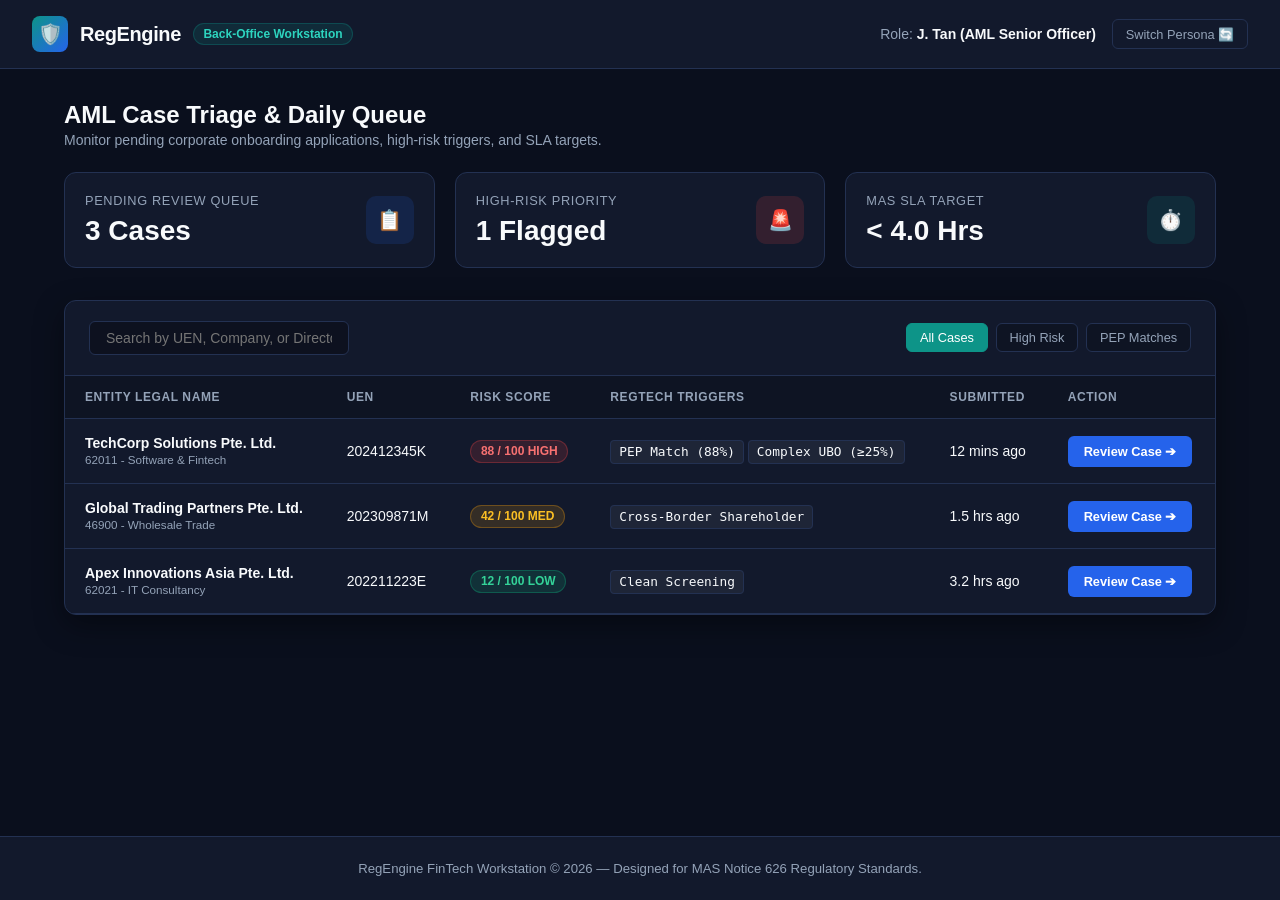
==== analyst-queue.html @ cc6bbd09 "Initial commit" ====
<!DOCTYPE html>
<html lang="en">
<head>
  <meta charset="UTF-8">
  <meta name="viewport" content="width=device-width, initial-scale=1.0">
  <title>RegEngine — Compliance Case Queue & Triage Dashboard</title>
  <style>
    /* ==========================================================================
       1. CORE SYSTEM STYLES & THEME VARIABLES
       ========================================================================== */
    :root {
      --bg-main: #0a0f1d;
      --bg-card: #12192c;
      --bg-card-hover: #1a243f;
      --border-color: #233152;
      --border-focus: #3b82f6;
      --text-main: #f8fafc;
      --text-muted: #94a3b8;
      --accent-blue: #2563eb;
      --accent-teal: #0d9488;
      --status-success: #10b981;
      --status-warning: #f59e0b;
      --status-danger: #ef4444;
      --font-family: -apple-system, BlinkMacSystemFont, "Segoe UI", Roboto, Helvetica, Arial, sans-serif;
    }

    * {
      box-sizing: border-box;
      margin: 0;
      padding: 0;
    }

    body {
      background-color: var(--bg-main);
      color: var(--text-main);
      font-family: var(--font-family);
      min-height: 100vh;
      display: flex;
      flex-direction: column;
    }

    /* ==========================================================================
       2. TOP WORKSTATION HEADER
       ========================================================================== */
    .app-header {
      background-color: var(--bg-card);
      border-bottom: 1px solid var(--border-color);
      padding: 1rem 2rem;
      display: flex;
      justify-content: space-between;
      align-items: center;
    }

    .brand-group {
      display: flex;
      align-items: center;
      gap: 0.75rem;
    }

    .shield-icon {
      width: 36px;
      height: 36px;
      background: linear-gradient(135deg, #0d9488, #2563eb);
      border-radius: 8px;
      display: flex;
      align-items: center;
      justify-content: center;
      font-size: 1.25rem;
    }

    .brand-title {
      font-size: 1.25rem;
      font-weight: 700;
      letter-spacing: -0.02em;
    }

    .badge-portal {
      font-size: 0.75rem;
      padding: 0.2rem 0.6rem;
      background-color: rgba(13, 148, 136, 0.15);
      border: 1px solid rgba(13, 148, 136, 0.3);
      color: #2dd4bf;
      border-radius: 9999px;
      font-weight: 600;
    }

    .user-profile-bar {
      display: flex;
      align-items: center;
      gap: 1rem;
      font-size: 0.875rem;
    }

    .user-name {
      color: var(--text-muted);
    }

    .user-name strong {
      color: var(--text-main);
    }

    .btn-switch {
      background: transparent;
      border: 1px solid var(--border-color);
      color: var(--text-muted);
      padding: 0.4rem 0.8rem;
      border-radius: 6px;
      font-size: 0.8rem;
      cursor: pointer;
      transition: all 0.2s ease;
    }

    .btn-switch:hover {
      background-color: var(--bg-card-hover);
      color: var(--text-main);
      border-color: var(--border-focus);
    }

    /* ==========================================================================
       3. MAIN CONTAINER & METRICS
       ========================================================================== */
    .main-container {
      max-width: 1200px;
      margin: 2rem auto;
      padding: 0 1.5rem;
      width: 100%;
      flex-grow: 1;
    }

    .dashboard-title-bar {
      display: flex;
      justify-content: space-between;
      align-items: flex-end;
      margin-bottom: 1.5rem;
    }

    .dashboard-title-bar h2 {
      font-size: 1.5rem;
      font-weight: 700;
    }

    .dashboard-title-bar p {
      font-size: 0.875rem;
      color: var(--text-muted);
      margin-top: 0.2rem;
    }

    /* METRICS GRID */
    .metrics-grid {
      display: grid;
      grid-template-columns: repeat(3, 1fr);
      gap: 1.25rem;
      margin-bottom: 2rem;
    }

    @media (max-width: 768px) {
      .metrics-grid {
        grid-template-columns: 1fr;
      }
    }

    .metric-card {
      background-color: var(--bg-card);
      border: 1px solid var(--border-color);
      border-radius: 12px;
      padding: 1.25rem;
      display: flex;
      justify-content: space-between;
      align-items: center;
    }

    .metric-info label {
      font-size: 0.8rem;
      text-transform: uppercase;
      letter-spacing: 0.05em;
      color: var(--text-muted);
      display: block;
      margin-bottom: 0.4rem;
    }

    .metric-info .value {
      font-size: 1.75rem;
      font-weight: 800;
      color: var(--text-main);
    }

    .metric-badge {
      width: 48px;
      height: 48px;
      border-radius: 10px;
      display: flex;
      align-items: center;
      justify-content: center;
      font-size: 1.25rem;
    }

    .metric-badge.blue {
      background-color: rgba(37, 99, 235, 0.15);
      color: #60a5fa;
    }

    .metric-badge.red {
      background-color: rgba(239, 68, 68, 0.15);
      color: #f87171;
    }

    .metric-badge.teal {
      background-color: rgba(13, 148, 136, 0.15);
      color: #2dd4bf;
    }

    /* ==========================================================================
       4. TRIAGE DATA TABLE
       ========================================================================== */
    .table-card {
      background-color: var(--bg-card);
      border: 1px solid var(--border-color);
      border-radius: 12px;
      overflow: hidden;
      box-shadow: 0 10px 30px rgba(0, 0, 0, 0.4);
    }

    .table-toolbar {
      padding: 1.25rem 1.5rem;
      border-bottom: 1px solid var(--border-color);
      display: flex;
      justify-content: space-between;
      align-items: center;
      gap: 1rem;
      flex-wrap: wrap;
    }

    .search-box input {
      background-color: rgba(0, 0, 0, 0.3);
      border: 1px solid var(--border-color);
      border-radius: 6px;
      padding: 0.5rem 1rem;
      color: var(--text-main);
      font-size: 0.875rem;
      outline: none;
      width: 260px;
    }

    .filter-group {
      display: flex;
      gap: 0.5rem;
    }

    .filter-btn {
      background-color: rgba(0, 0, 0, 0.2);
      border: 1px solid var(--border-color);
      color: var(--text-muted);
      padding: 0.4rem 0.8rem;
      border-radius: 6px;
      font-size: 0.8rem;
      cursor: pointer;
    }

    .filter-btn.active {
      background-color: var(--accent-teal);
      color: white;
      border-color: var(--accent-teal);
    }

    /* TABLE LAYOUT */
    .table-container {
      width: 100%;
      overflow-x: auto;
    }

    table {
      width: 100%;
      border-collapse: collapse;
      text-align: left;
      font-size: 0.875rem;
    }

    th {
      background-color: rgba(0, 0, 0, 0.2);
      color: var(--text-muted);
      font-weight: 600;
      padding: 0.9rem 1.25rem;
      border-bottom: 1px solid var(--border-color);
      text-transform: uppercase;
      font-size: 0.75rem;
      letter-spacing: 0.05em;
    }

    td {
      padding: 1rem 1.25rem;
      border-bottom: 1px solid var(--border-color);
      color: var(--text-main);
      vertical-align: middle;
    }

    tr:hover {
      background-color: var(--bg-card-hover);
    }

    /* BADGES */
    .risk-badge {
      display: inline-block;
      padding: 0.2rem 0.6rem;
      border-radius: 9999px;
      font-size: 0.75rem;
      font-weight: 700;
    }

    .risk-badge.high {
      background-color: rgba(239, 68, 68, 0.15);
      border: 1px solid rgba(239, 68, 68, 0.3);
      color: #f87171;
    }

    .risk-badge.medium {
      background-color: rgba(245, 158, 11, 0.15);
      border: 1px solid rgba(245, 158, 11, 0.3);
      color: #fbbf24;
    }

    .risk-badge.low {
      background-color: rgba(16, 185, 129, 0.15);
      border: 1px solid rgba(16, 185, 129, 0.3);
      color: #34d399;
    }

    .trigger-tag {
      font-family: monospace;
      font-size: 0.8rem;
      background-color: rgba(255, 255, 255, 0.05);
      padding: 0.2rem 0.5rem;
      border-radius: 4px;
      border: 1px solid var(--border-color);
    }

    .btn-review {
      background-color: var(--accent-blue);
      color: white;
      border: none;
      padding: 0.5rem 1rem;
      border-radius: 6px;
      font-weight: 600;
      font-size: 0.8rem;
      cursor: pointer;
      transition: background 0.2s ease;
      display: inline-flex;
      align-items: center;
      gap: 0.4rem;
    }

    .btn-review:hover {
      background-color: #1d4ed8;
    }

    footer {
      text-align: center;
      padding: 1.5rem;
      font-size: 0.825rem;
      color: var(--text-muted);
      border-top: 1px solid var(--border-color);
      background-color: var(--bg-card);
      margin-top: 3rem;
    }
  </style>
</head>
<body>

  <!-- TOP HEADER -->
  <header class="app-header">
    <div class="brand-group">
      <div class="shield-icon">🛡️</div>
      <span class="brand-title">RegEngine</span>
      <span class="badge-portal">Back-Office Workstation</span>
    </div>

    <div class="user-profile-bar">
      <span class="user-name">Role: <strong>J. Tan (AML Senior Officer)</strong></span>
      <button class="btn-switch" onclick="window.location.href='index.html'">Switch Persona 🔄</button>
    </div>
  </header>

  <!-- MAIN CONTAINER -->
  <main class="main-container">
    
    <div class="dashboard-title-bar">
      <div>
        <h2>AML Case Triage & Daily Queue</h2>
        <p>Monitor pending corporate onboarding applications, high-risk triggers, and SLA targets.</p>
      </div>
    </div>

    <!-- METRICS OVERVIEW -->
    <div class="metrics-grid">
      <div class="metric-card">
        <div class="metric-info">
          <label>Pending Review Queue</label>
          <div class="value" id="metric-pending">3 Cases</div>
        </div>
        <div class="metric-badge blue">📋</div>
      </div>

      <div class="metric-card">
        <div class="metric-info">
          <label>High-Risk Priority</label>
          <div class="value">1 Flagged</div>
        </div>
        <div class="metric-badge red">🚨</div>
      </div>

      <div class="metric-card">
        <div class="metric-info">
          <label>MAS SLA Target</label>
          <div class="value">&lt; 4.0 Hrs</div>
        </div>
        <div class="metric-badge teal">⏱️</div>
      </div>
    </div>

    <!-- QUEUE TABLE CARD -->
    <div class="table-card">
      <div class="table-toolbar">
        <div class="search-box">
          <input type="text" placeholder="Search by UEN, Company, or Director...">
        </div>
        <div class="filter-group">
          <button class="filter-btn active">All Cases</button>
          <button class="filter-btn">High Risk</button>
          <button class="filter-btn">PEP Matches</button>
        </div>
      </div>

      <div class="table-container">
        <table>
          <thead>
            <tr>
              <th>Entity Legal Name</th>
              <th>UEN</th>
              <th>Risk Score</th>
              <th>RegTech Triggers</th>
              <th>Submitted</th>
              <th>Action</th>
            </tr>
          </thead>
          <tbody id="queue-tbody">
            <!-- Row 1: Active Form Submission (Populated dynamically via JS or Fallback) -->
            <tr id="row-latest">
              <td>
                <strong id="tb-company">TechCorp Solutions Pte. Ltd.</strong><br>
                <small style="color: var(--text-muted);" id="tb-ssic">62011 - Software & Fintech</small>
              </td>
              <td id="tb-uen">202412345K</td>
              <td>
                <span class="risk-badge high">88 / 100 HIGH</span>
              </td>
              <td>
                <span class="trigger-tag">PEP Match (88%)</span>
                <span class="trigger-tag">Complex UBO (≥25%)</span>
              </td>
              <td>12 mins ago</td>
              <td>
                <button class="btn-review" onclick="openCase('202412345K')">
                  Review Case ➔
                </button>
              </td>
            </tr>

            <!-- Row 2: Mock Case B -->
            <tr>
              <td>
                <strong>Global Trading Partners Pte. Ltd.</strong><br>
                <small style="color: var(--text-muted);">46900 - Wholesale Trade</small>
              </td>
              <td>202309871M</td>
              <td>
                <span class="risk-badge medium">42 / 100 MED</span>
              </td>
              <td>
                <span class="trigger-tag">Cross-Border Shareholder</span>
              </td>
              <td>1.5 hrs ago</td>
              <td>
                <button class="btn-review" onclick="openCase('202309871M')">
                  Review Case ➔
                </button>
              </td>
            </tr>

            <!-- Row 3: Mock Case C -->
            <tr>
              <td>
                <strong>Apex Innovations Asia Pte. Ltd.</strong><br>
                <small style="color: var(--text-muted);">62021 - IT Consultancy</small>
              </td>
              <td>202211223E</td>
              <td>
                <span class="risk-badge low">12 / 100 LOW</span>
              </td>
              <td>
                <span class="trigger-tag">Clean Screening</span>
              </td>
              <td>3.2 hrs ago</td>
              <td>
                <button class="btn-review" onclick="openCase('202211223E')">
                  Review Case ➔
                </button>
              </td>
            </tr>

          </tbody>
        </table>
      </div>
    </div>

  </main>

  <footer>
    RegEngine FinTech Workstation &copy; 2026 — Designed for MAS Notice 626 Regulatory Standards.
  </footer>

  <script>
    // Load submitted data from SessionStorage if present
    window.addEventListener('DOMContentLoaded', () => {
      const rawData = sessionStorage.getItem('regengine_latest_app');
      if (rawData) {
        const app = JSON.parse(rawData);
        document.getElementById('tb-company').textContent = app.companyName || 'TechCorp Solutions Pte. Ltd.';
        document.getElementById('tb-ssic').textContent = app.ssic || '62011 - Software & Fintech';
        document.getElementById('tb-uen').textContent = app.uen || '202412345K';
      }
    });

    function openCase(uen) {
      // Store selected case UEN for investigation views
      sessionStorage.setItem('regengine_active_case_uen', uen);
      // Navigate to Page 4: ACRA & UBO Visualizer
      window.location.href = 'analyst-ubo.html';
    }
  </script>
</body>
</html>
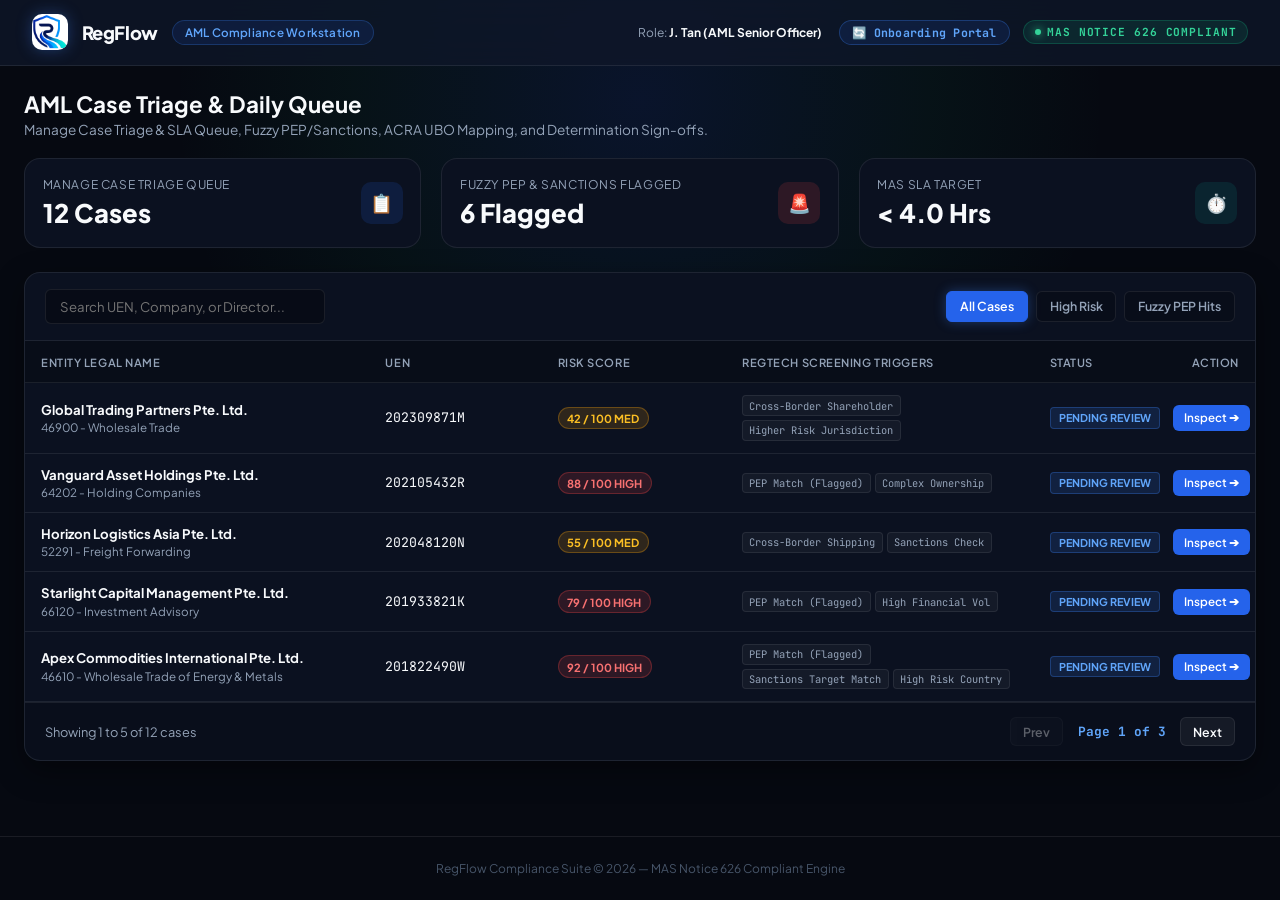
==== commit fff36cd0: "Update RegFlow onboarding workflow" ====
--- a/analyst-queue.html
+++ b/analyst-queue.html
@@ -3,154 +3,256 @@
 <head>
   <meta charset="UTF-8">
   <meta name="viewport" content="width=device-width, initial-scale=1.0">
-  <title>RegEngine — Compliance Case Queue & Triage Dashboard</title>
+  <title>RegFlow — AML Compliance Workstation</title>
+  
+  <link rel="icon" type="image/png" href="logo-only.png">
+  <link rel="preconnect" href="https://fonts.googleapis.com">
+  <link rel="preconnect" href="https://fonts.gstatic.com" crossorigin>
+  <link href="https://fonts.googleapis.com/css2?family=Plus+Jakarta+Sans:wght@300;400;500;600;700;800&family=JetBrains+Mono:ital,wght@0,400;0,500;0,700;1,400&display=swap" rel="stylesheet">
+
   <style>
-    /* ==========================================================================
-       1. CORE SYSTEM STYLES & THEME VARIABLES
-       ========================================================================== */
     :root {
-      --bg-main: #0a0f1d;
-      --bg-card: #12192c;
-      --bg-card-hover: #1a243f;
-      --border-color: #233152;
-      --border-focus: #3b82f6;
+      --bg-slate-950: #060911;
+      --bg-slate-900: #0b1120;
+      --bg-slate-850: #111827;
+      --bg-card-glass: rgba(15, 23, 42, 0.75);
+
+      --bg-main: #060911;
+      --bg-card: #0b1120;
+      --bg-card-hover: #111827;
+      --border-color: rgba(255, 255, 255, 0.08);
+      --border-focus: rgba(59, 130, 246, 0.5);
+      
       --text-main: #f8fafc;
       --text-muted: #94a3b8;
+      --text-subtle: #475569;
+
       --accent-blue: #2563eb;
+      --blue-light: #60a5fa;
+      --blue-glow: rgba(59, 130, 246, 0.35);
+      --blue-alpha: rgba(37, 99, 235, 0.12);
+
       --accent-teal: #0d9488;
+      --emerald-light: #34d399;
+      --emerald-alpha: rgba(16, 185, 129, 0.12);
+
       --status-success: #10b981;
       --status-warning: #f59e0b;
       --status-danger: #ef4444;
-      --font-family: -apple-system, BlinkMacSystemFont, "Segoe UI", Roboto, Helvetica, Arial, sans-serif;
+
+      --radius-lg: 16px;
+      --radius-md: 10px;
+      --radius-sm: 6px;
+
+      --font-family: 'Plus Jakarta Sans', -apple-system, BlinkMacSystemFont, sans-serif;
+      --transition-base: all 0.3s cubic-bezier(0.16, 1, 0.3, 1);
     }
 
     * {
       box-sizing: border-box;
       margin: 0;
       padding: 0;
-    }
+      font-family: var(--font-family);
+      -webkit-font-smoothing: antialiased;
+    }
+
+    /* SLEEK SCROLLBARS */
+    ::-webkit-scrollbar {
+      width: 6px;
+      height: 6px;
+    }
+
+    ::-webkit-scrollbar-track {
+      background: rgba(6, 9, 17, 0.6);
+    }
+
+    ::-webkit-scrollbar-thumb {
+      background: rgba(255, 255, 255, 0.15);
+      border-radius: 10px;
+      transition: background 0.2s ease;
+    }
+
+    ::-webkit-scrollbar-thumb:hover {
+      background: rgba(59, 130, 246, 0.5);
+    }
+
+    .mono { font-family: 'JetBrains Mono', monospace; }
 
     body {
-      background-color: var(--bg-main);
+      background-color: var(--bg-slate-950);
       color: var(--text-main);
-      font-family: var(--font-family);
       min-height: 100vh;
       display: flex;
       flex-direction: column;
-    }
-
-    /* ==========================================================================
-       2. TOP WORKSTATION HEADER
-       ========================================================================== */
-    .app-header {
-      background-color: var(--bg-card);
+      position: relative;
+    }
+
+    body::before {
+      content: "";
+      position: absolute;
+      top: -200px;
+      left: 50%;
+      transform: translateX(-50%);
+      width: 1000px;
+      height: 600px;
+      background: radial-gradient(circle, rgba(37, 99, 235, 0.12) 0%, rgba(16, 185, 129, 0.05) 50%, transparent 80%);
+      pointer-events: none;
+      z-index: 0;
+    }
+
+    header {
+      background: var(--bg-card-glass);
+      backdrop-filter: blur(20px);
+      -webkit-backdrop-filter: blur(20px);
       border-bottom: 1px solid var(--border-color);
-      padding: 1rem 2rem;
+      padding: 0.9rem 2rem;
       display: flex;
       justify-content: space-between;
       align-items: center;
-    }
-
-    .brand-group {
-      display: flex;
-      align-items: center;
-      gap: 0.75rem;
-    }
-
-    .shield-icon {
+      position: sticky;
+      top: 0;
+      z-index: 100;
+    }
+
+    .brand-container {
+      display: flex;
+      align-items: center;
+      gap: 0.85rem;
+      cursor: pointer;
+    }
+
+    .brand-logo {
       width: 36px;
       height: 36px;
-      background: linear-gradient(135deg, #0d9488, #2563eb);
-      border-radius: 8px;
+      background: #fff;
+      border-radius: var(--radius-md);
       display: flex;
       align-items: center;
       justify-content: center;
-      font-size: 1.25rem;
-    }
-
-    .brand-title {
-      font-size: 1.25rem;
+      font-weight: 800;
+      font-size: 1.15rem;
+      color: #fff;
+      box-shadow: 0 0 15px var(--blue-glow);
+      overflow: hidden;
+    }
+
+    .brand-logo img {
+      width: 100%;
+      height: 100%;
+      object-fit: cover;
+    }
+
+    .brand-name { 
+      font-size: 1.15rem; 
+      font-weight: 800; 
+      letter-spacing: -0.02em; 
+      color: var(--text-main); 
+    }
+
+    .brand-tag {
+      background: var(--blue-alpha);
+      color: var(--blue-light);
+      border: 1px solid rgba(59, 130, 246, 0.25);
+      padding: 0.25rem 0.75rem;
+      border-radius: 20px;
+      font-size: 0.725rem;
+      font-weight: 600;
+      letter-spacing: 0.02em;
+    }
+
+    .header-actions {
+      display: flex;
+      align-items: center;
+      gap: 0.85rem;
+    }
+
+    .user-persona-tag {
+      font-size: 0.75rem;
+      color: var(--text-muted);
+      margin-right: 0.25rem;
+    }
+
+    .user-persona-tag strong {
+      color: var(--text-main);
+    }
+
+    .btn-switch-header {
+      background: var(--blue-alpha);
+      color: var(--blue-light);
+      border: 1px solid rgba(59, 130, 246, 0.3);
+      padding: 0.25rem 0.75rem;
+      border-radius: 20px;
+      font-size: 0.725rem;
       font-weight: 700;
-      letter-spacing: -0.02em;
-    }
-
-    .badge-portal {
-      font-size: 0.75rem;
-      padding: 0.2rem 0.6rem;
-      background-color: rgba(13, 148, 136, 0.15);
-      border: 1px solid rgba(13, 148, 136, 0.3);
-      color: #2dd4bf;
-      border-radius: 9999px;
-      font-weight: 600;
-    }
-
-    .user-profile-bar {
-      display: flex;
-      align-items: center;
-      gap: 1rem;
-      font-size: 0.875rem;
-    }
-
-    .user-name {
-      color: var(--text-muted);
-    }
-
-    .user-name strong {
-      color: var(--text-main);
-    }
-
-    .btn-switch {
-      background: transparent;
-      border: 1px solid var(--border-color);
-      color: var(--text-muted);
-      padding: 0.4rem 0.8rem;
-      border-radius: 6px;
-      font-size: 0.8rem;
+      letter-spacing: 0.02em;
       cursor: pointer;
-      transition: all 0.2s ease;
-    }
-
-    .btn-switch:hover {
-      background-color: var(--bg-card-hover);
-      color: var(--text-main);
-      border-color: var(--border-focus);
-    }
-
-    /* ==========================================================================
-       3. MAIN CONTAINER & METRICS
-       ========================================================================== */
+      transition: var(--transition-base);
+      display: flex;
+      align-items: center;
+      gap: 0.35rem;
+    }
+
+    .btn-switch-header:hover {
+      background: rgba(37, 99, 235, 0.25);
+      border-color: var(--blue-light);
+      color: #fff;
+      transform: translateY(-1px);
+    }
+
+    .env-tag {
+      font-size: 0.7rem;
+      font-weight: 700;
+      letter-spacing: 0.08em;
+      color: var(--emerald-light);
+      background: var(--emerald-alpha);
+      border: 1px solid rgba(16, 185, 129, 0.25);
+      padding: 0.25rem 0.65rem;
+      border-radius: 20px;
+      display: flex;
+      align-items: center;
+      gap: 0.4rem;
+    }
+
+    .env-dot {
+      width: 6px;
+      height: 6px;
+      background: var(--emerald-light);
+      border-radius: 50%;
+      box-shadow: 0 0 8px var(--emerald-light);
+    }
+
     .main-container {
-      max-width: 1200px;
-      margin: 2rem auto;
+      max-width: 1600px;
+      margin: 1.5rem auto;
       padding: 0 1.5rem;
       width: 100%;
       flex-grow: 1;
+      z-index: 1;
     }
 
     .dashboard-title-bar {
       display: flex;
       justify-content: space-between;
       align-items: flex-end;
-      margin-bottom: 1.5rem;
+      margin-bottom: 1.25rem;
     }
 
     .dashboard-title-bar h2 {
-      font-size: 1.5rem;
+      font-size: 1.4rem;
       font-weight: 700;
     }
 
     .dashboard-title-bar p {
-      font-size: 0.875rem;
+      font-size: 0.85rem;
       color: var(--text-muted);
       margin-top: 0.2rem;
     }
 
-    /* METRICS GRID */
     .metrics-grid {
       display: grid;
       grid-template-columns: repeat(3, 1fr);
       gap: 1.25rem;
-      margin-bottom: 2rem;
+      margin-bottom: 1.5rem;
     }
 
     @media (max-width: 768px) {
@@ -162,66 +264,52 @@
     .metric-card {
       background-color: var(--bg-card);
       border: 1px solid var(--border-color);
-      border-radius: 12px;
-      padding: 1.25rem;
+      border-radius: var(--radius-lg);
+      padding: 1.1rem;
       display: flex;
       justify-content: space-between;
       align-items: center;
     }
 
     .metric-info label {
-      font-size: 0.8rem;
+      font-size: 0.75rem;
       text-transform: uppercase;
       letter-spacing: 0.05em;
       color: var(--text-muted);
       display: block;
-      margin-bottom: 0.4rem;
+      margin-bottom: 0.3rem;
     }
 
     .metric-info .value {
-      font-size: 1.75rem;
+      font-size: 1.6rem;
       font-weight: 800;
       color: var(--text-main);
     }
 
     .metric-badge {
-      width: 48px;
-      height: 48px;
+      width: 42px;
+      height: 42px;
       border-radius: 10px;
       display: flex;
       align-items: center;
       justify-content: center;
-      font-size: 1.25rem;
-    }
-
-    .metric-badge.blue {
-      background-color: rgba(37, 99, 235, 0.15);
-      color: #60a5fa;
-    }
-
-    .metric-badge.red {
-      background-color: rgba(239, 68, 68, 0.15);
-      color: #f87171;
-    }
-
-    .metric-badge.teal {
-      background-color: rgba(13, 148, 136, 0.15);
-      color: #2dd4bf;
-    }
-
-    /* ==========================================================================
-       4. TRIAGE DATA TABLE
-       ========================================================================== */
+      font-size: 1.15rem;
+    }
+
+    .metric-badge.blue { background-color: rgba(37, 99, 235, 0.15); color: #60a5fa; }
+    .metric-badge.red { background-color: rgba(239, 68, 68, 0.15); color: #f87171; }
+    .metric-badge.teal { background-color: rgba(13, 148, 136, 0.15); color: #2dd4bf; }
+
     .table-card {
       background-color: var(--bg-card);
       border: 1px solid var(--border-color);
-      border-radius: 12px;
+      border-radius: var(--radius-lg);
       overflow: hidden;
       box-shadow: 0 10px 30px rgba(0, 0, 0, 0.4);
     }
 
     .table-toolbar {
-      padding: 1.25rem 1.5rem;
+      padding: 1rem 1.25rem;
       border-bottom: 1px solid var(--border-color);
       display: flex;
       justify-content: space-between;
@@ -233,12 +321,18 @@
     .search-box input {
       background-color: rgba(0, 0, 0, 0.3);
       border: 1px solid var(--border-color);
-      border-radius: 6px;
-      padding: 0.5rem 1rem;
+      border-radius: var(--radius-sm);
+      padding: 0.5rem 0.85rem;
       color: var(--text-main);
-      font-size: 0.875rem;
+      font-size: 0.825rem;
       outline: none;
-      width: 260px;
+      width: 280px;
+      transition: var(--transition-base);
+    }
+
+    .search-box input:focus {
+      border-color: var(--border-focus);
+      box-shadow: 0 0 12px rgba(59, 130, 246, 0.2);
     }
 
     .filter-group {
@@ -251,158 +345,516 @@
       border: 1px solid var(--border-color);
       color: var(--text-muted);
       padding: 0.4rem 0.8rem;
-      border-radius: 6px;
-      font-size: 0.8rem;
+      border-radius: var(--radius-sm);
+      font-size: 0.775rem;
+      font-weight: 600;
       cursor: pointer;
+      transition: var(--transition-base);
+    }
+
+    .filter-btn:hover {
+      border-color: rgba(255, 255, 255, 0.2);
+      color: var(--text-main);
     }
 
     .filter-btn.active {
-      background-color: var(--accent-teal);
+      background-color: var(--accent-blue);
       color: white;
-      border-color: var(--accent-teal);
-    }
-
-    /* TABLE LAYOUT */
+      border-color: var(--accent-blue);
+      box-shadow: 0 0 12px var(--blue-glow);
+    }
+
     .table-container {
       width: 100%;
-      overflow-x: auto;
+      overflow-x: hidden;
     }
 
     table {
       width: 100%;
       border-collapse: collapse;
       text-align: left;
-      font-size: 0.875rem;
+      font-size: 0.825rem;
+      table-layout: fixed;
     }
 
     th {
-      background-color: rgba(0, 0, 0, 0.2);
+      background-color: rgba(0, 0, 0, 0.25);
       color: var(--text-muted);
       font-weight: 600;
-      padding: 0.9rem 1.25rem;
+      padding: 0.85rem 1rem;
       border-bottom: 1px solid var(--border-color);
       text-transform: uppercase;
-      font-size: 0.75rem;
+      font-size: 0.7rem;
       letter-spacing: 0.05em;
     }
 
+    th:nth-child(1) { width: 28%; }
+    th:nth-child(2) { width: 14%; }
+    th:nth-child(3) { width: 15%; }
+    th:nth-child(4) { width: 25%; }
+    th:nth-child(5) { width: 10%; }
+    th:nth-child(6) { width: 8%; text-align: right; }
+
     td {
-      padding: 1rem 1.25rem;
+      padding: 0.75rem 1rem;
       border-bottom: 1px solid var(--border-color);
       color: var(--text-main);
       vertical-align: middle;
     }
 
+    tr {
+      transition: background-color 0.2s ease, opacity 0.3s ease, transform 0.3s ease;
+    }
+
     tr:hover {
       background-color: var(--bg-card-hover);
     }
 
-    /* BADGES */
+    .entity-cell {
+      display: flex;
+      flex-direction: column;
+      gap: 0.15rem;
+      overflow: hidden;
+    }
+
+    .entity-title-row {
+      display: flex;
+      align-items: center;
+      gap: 0.35rem;
+      white-space: nowrap;
+      overflow: hidden;
+      text-overflow: ellipsis;
+    }
+
+    .entity-name {
+      font-weight: 700;
+      color: var(--text-main);
+      overflow: hidden;
+      text-overflow: ellipsis;
+      white-space: nowrap;
+    }
+
+    .ssic-subtitle {
+      color: var(--text-muted);
+      font-size: 0.725rem;
+      white-space: nowrap;
+      overflow: hidden;
+      text-overflow: ellipsis;
+    }
+
     .risk-badge {
+      display: inline-flex;
+      align-items: center;
+      padding: 0.2rem 0.55rem;
+      border-radius: 9999px;
+      font-size: 0.7rem;
+      font-weight: 700;
+      white-space: nowrap;
+    }
+
+    .risk-badge.high { background-color: rgba(239, 68, 68, 0.15); border: 1px solid rgba(239, 68, 68, 0.3); color: #f87171; }
+    .risk-badge.medium { background-color: rgba(245, 158, 11, 0.15); border: 1px solid rgba(245, 158, 11, 0.3); color: #fbbf24; }
+
+    .status-tag {
       display: inline-block;
-      padding: 0.2rem 0.6rem;
-      border-radius: 9999px;
-      font-size: 0.75rem;
-      font-weight: 700;
-    }
-
-    .risk-badge.high {
-      background-color: rgba(239, 68, 68, 0.15);
-      border: 1px solid rgba(239, 68, 68, 0.3);
-      color: #f87171;
-    }
-
-    .risk-badge.medium {
-      background-color: rgba(245, 158, 11, 0.15);
-      border: 1px solid rgba(245, 158, 11, 0.3);
-      color: #fbbf24;
-    }
-
-    .risk-badge.low {
-      background-color: rgba(16, 185, 129, 0.15);
-      border: 1px solid rgba(16, 185, 129, 0.3);
-      color: #34d399;
-    }
-
-    .trigger-tag {
-      font-family: monospace;
-      font-size: 0.8rem;
-      background-color: rgba(255, 255, 255, 0.05);
       padding: 0.2rem 0.5rem;
       border-radius: 4px;
+      font-size: 0.675rem;
+      font-weight: 700;
+      text-transform: uppercase;
+      white-space: nowrap;
+    }
+
+    .status-tag.pending { background: rgba(59, 130, 246, 0.15); color: var(--blue-light); border: 1px solid rgba(59, 130, 246, 0.3); }
+    .status-tag.approved { background: rgba(16, 185, 129, 0.15); color: var(--emerald-light); border: 1px solid rgba(16, 185, 129, 0.3); }
+    .status-tag.edd { background: rgba(245, 158, 11, 0.15); color: #fbbf24; border: 1px solid rgba(245, 158, 11, 0.3); }
+    .status-tag.rejected { background: rgba(239, 68, 68, 0.15); color: #f87171; border: 1px solid rgba(239, 68, 68, 0.3); }
+
+    .trigger-container {
+      display: flex;
+      flex-wrap: wrap;
+      gap: 0.25rem;
+      align-items: center;
+    }
+
+    .trigger-tag {
+      display: inline-block;
+      font-family: 'JetBrains Mono', monospace;
+      font-size: 0.65rem;
+      background-color: rgba(255, 255, 255, 0.04);
+      color: var(--text-muted);
+      padding: 0.15rem 0.4rem;
+      border-radius: 4px;
       border: 1px solid var(--border-color);
+      white-space: nowrap;
     }
 
     .btn-review {
       background-color: var(--accent-blue);
       color: white;
       border: none;
-      padding: 0.5rem 1rem;
-      border-radius: 6px;
+      padding: 0.35rem 0.7rem;
+      border-radius: var(--radius-sm);
       font-weight: 600;
-      font-size: 0.8rem;
+      font-size: 0.725rem;
       cursor: pointer;
-      transition: background 0.2s ease;
+      transition: all 0.2s ease;
       display: inline-flex;
       align-items: center;
-      gap: 0.4rem;
+      gap: 0.25rem;
+      white-space: nowrap;
     }
 
     .btn-review:hover {
       background-color: #1d4ed8;
-    }
+      box-shadow: 0 0 10px rgba(37, 99, 235, 0.4);
+      transform: translateY(-1px);
+    }
+
+    .pagination-bar {
+      padding: 0.85rem 1.25rem;
+      border-top: 1px solid var(--border-color);
+      display: flex;
+      justify-content: space-between;
+      align-items: center;
+      background: rgba(0, 0, 0, 0.15);
+    }
+
+    .pagination-info {
+      font-size: 0.8rem;
+      color: var(--text-muted);
+    }
+
+    .pagination-controls {
+      display: flex;
+      gap: 0.5rem;
+      align-items: center;
+    }
+
+    .btn-page {
+      background-color: rgba(255, 255, 255, 0.05);
+      border: 1px solid var(--border-color);
+      color: var(--text-main);
+      padding: 0.35rem 0.75rem;
+      border-radius: var(--radius-sm);
+      font-size: 0.775rem;
+      font-weight: 600;
+      cursor: pointer;
+      transition: var(--transition-base);
+      display: flex;
+      align-items: center;
+      gap: 0.3rem;
+    }
+
+    .btn-page:hover:not(:disabled) {
+      background-color: var(--accent-blue);
+      border-color: var(--accent-blue);
+      color: white;
+      transform: translateY(-1px);
+    }
+
+    .btn-page:disabled {
+      opacity: 0.35;
+      cursor: not-allowed;
+    }
+
+    .page-indicator {
+      font-size: 0.8rem;
+      font-weight: 700;
+      color: var(--blue-light);
+      padding: 0 0.4rem;
+    }
+
+    .tbody-slide-next { animation: slideNext 0.35s cubic-bezier(0.16, 1, 0.3, 1) forwards; }
+    .tbody-slide-prev { animation: slidePrev 0.35s cubic-bezier(0.16, 1, 0.3, 1) forwards; }
+
+    @keyframes slideNext {
+      0% { opacity: 0; transform: translateX(20px); }
+      100% { opacity: 1; transform: translateX(0); }
+    }
+
+    @keyframes slidePrev {
+      0% { opacity: 0; transform: translateX(-20px); }
+      100% { opacity: 1; transform: translateX(0); }
+    }
+
+    /* MODAL STYLES */
+    .modal-overlay {
+      position: fixed;
+      top: 0; left: 0; right: 0; bottom: 0;
+      background: rgba(3, 7, 18, 0.82);
+      backdrop-filter: blur(12px);
+      z-index: 1000;
+      display: flex;
+      align-items: center;
+      justify-content: center;
+      padding: 1.5rem;
+      opacity: 0;
+      visibility: hidden;
+      transition: all 0.25s cubic-bezier(0.16, 1, 0.3, 1);
+    }
+
+    .modal-overlay.active {
+      opacity: 1;
+      visibility: visible;
+    }
+
+    .modal-wrapper {
+      background: var(--bg-slate-900);
+      border: 1px solid var(--border-color);
+      border-radius: var(--radius-lg);
+      width: 100%;
+      max-width: 880px;
+      max-height: 90vh;
+      display: flex;
+      flex-direction: column;
+      box-shadow: 0 25px 50px -12px rgba(0, 0, 0, 0.7);
+      transform: translateY(15px);
+      transition: transform 0.25s ease;
+      overflow: hidden;
+    }
+
+    .modal-overlay.active .modal-wrapper {
+      transform: translateY(0);
+    }
+
+    .modal-header {
+      padding: 1.25rem 1.75rem;
+      border-bottom: 1px solid var(--border-color);
+      display: flex;
+      justify-content: space-between;
+      align-items: center;
+      background: rgba(15, 23, 42, 0.5);
+    }
+
+    .modal-header h3 {
+      font-size: 1.15rem;
+      font-weight: 700;
+    }
+
+    .btn-close-modal {
+      background: transparent;
+      border: none;
+      color: var(--text-muted);
+      font-size: 1.25rem;
+      cursor: pointer;
+      padding: 0.2rem 0.5rem;
+    }
+
+    .btn-close-modal:hover { color: var(--text-main); }
+
+    .modal-body {
+      padding: 1.5rem 1.75rem;
+      overflow-y: auto;
+      display: flex;
+      flex-direction: column;
+      gap: 1.25rem;
+    }
+
+    .info-grid {
+      display: grid;
+      grid-template-columns: repeat(2, 1fr);
+      gap: 1rem;
+    }
+
+    .info-block {
+      background: rgba(255, 255, 255, 0.02);
+      border: 1px solid var(--border-color);
+      padding: 0.85rem 1rem;
+      border-radius: var(--radius-md);
+    }
+
+    .info-block label {
+      font-size: 0.7rem;
+      text-transform: uppercase;
+      color: var(--text-muted);
+      letter-spacing: 0.05em;
+      display: block;
+      margin-bottom: 0.25rem;
+    }
+
+    .info-block p {
+      font-size: 0.9rem;
+      font-weight: 600;
+    }
+
+    /* UBO & PEP SCREENING SECTIONS */
+    .section-title {
+      font-size: 0.8rem;
+      font-weight: 700;
+      text-transform: uppercase;
+      letter-spacing: 0.05em;
+      color: var(--blue-light);
+      margin-bottom: 0.5rem;
+      display: flex;
+      align-items: center;
+      gap: 0.4rem;
+    }
+
+    .ubo-list, .fuzzy-list {
+      display: flex;
+      flex-direction: column;
+      gap: 0.5rem;
+    }
+
+    .ubo-item, .fuzzy-item {
+      background: rgba(0, 0, 0, 0.25);
+      border: 1px solid var(--border-color);
+      border-radius: var(--radius-sm);
+      padding: 0.6rem 0.85rem;
+      display: flex;
+      justify-content: space-between;
+      align-items: center;
+      font-size: 0.8rem;
+    }
+
+    .match-score {
+      font-family: 'JetBrains Mono', monospace;
+      font-size: 0.7rem;
+      padding: 0.15rem 0.45rem;
+      border-radius: 4px;
+      background: rgba(245, 158, 11, 0.2);
+      color: #fbbf24;
+      border: 1px solid rgba(245, 158, 11, 0.3);
+    }
+
+    .audit-log-box {
+      background: rgba(0, 0, 0, 0.3);
+      border: 1px solid var(--border-color);
+      border-radius: var(--radius-sm);
+      padding: 0.75rem;
+      max-height: 110px;
+      overflow-y: auto;
+      font-family: 'JetBrains Mono', monospace;
+      font-size: 0.725rem;
+      color: var(--text-muted);
+      display: flex;
+      flex-direction: column;
+      gap: 0.35rem;
+    }
+
+    .audit-entry {
+      line-height: 1.4;
+    }
+
+    .audit-time {
+      color: var(--blue-light);
+      margin-right: 0.4rem;
+    }
+
+    .action-panel {
+      background: rgba(15, 23, 42, 0.6);
+      border: 1px solid var(--border-color);
+      border-radius: var(--radius-md);
+      padding: 1.25rem;
+    }
+
+    .action-panel h4 {
+      font-size: 0.875rem;
+      margin-bottom: 0.75rem;
+      text-transform: uppercase;
+      letter-spacing: 0.05em;
+      color: var(--blue-light);
+    }
+
+    .action-panel textarea {
+      width: 100%;
+      height: 70px;
+      background: rgba(0, 0, 0, 0.3);
+      border: 1px solid var(--border-color);
+      border-radius: var(--radius-sm);
+      padding: 0.6rem 0.8rem;
+      color: var(--text-main);
+      font-size: 0.825rem;
+      resize: none;
+      outline: none;
+      margin-bottom: 1rem;
+    }
+
+    .action-panel textarea:focus {
+      border-color: var(--border-focus);
+    }
+
+    .action-buttons {
+      display: flex;
+      gap: 0.75rem;
+      justify-content: flex-end;
+    }
+
+    .btn-act {
+      padding: 0.6rem 1.1rem;
+      border-radius: var(--radius-sm);
+      font-size: 0.8rem;
+      font-weight: 700;
+      border: none;
+      cursor: pointer;
+      transition: var(--transition-base);
+    }
+
+    .btn-approve { background: var(--status-success); color: white; }
+    .btn-approve:hover { background: #059669; }
+
+    .btn-edd { background: var(--status-warning); color: #000; }
+    .btn-edd:hover { background: #d97706; }
+
+    .btn-reject { background: var(--status-danger); color: white; }
+    .btn-reject:hover { background: #dc2626; }
 
     footer {
+      z-index: 2;
+      padding: 1.5rem;
       text-align: center;
-      padding: 1.5rem;
-      font-size: 0.825rem;
-      color: var(--text-muted);
+      font-size: 0.75rem;
+      color: var(--text-subtle);
       border-top: 1px solid var(--border-color);
-      background-color: var(--bg-card);
-      margin-top: 3rem;
+      background: var(--bg-slate-950);
+      margin-top: auto;
     }
   </style>
 </head>
 <body>
 
-  <!-- TOP HEADER -->
-  <header class="app-header">
-    <div class="brand-group">
-      <div class="shield-icon">🛡️</div>
-      <span class="brand-title">RegEngine</span>
-      <span class="badge-portal">Back-Office Workstation</span>
+  <header>
+    <div class="brand-container" onclick="window.location.href='index.html'">
+      <div class="brand-logo">
+        <img src="logo-only.png" alt="R" onerror="this.style.display='none'">
+      </div>
+      <div class="brand-name">RegFlow</div>
+      <span class="brand-tag">AML Compliance Workstation</span>
     </div>
-
-    <div class="user-profile-bar">
-      <span class="user-name">Role: <strong>J. Tan (AML Senior Officer)</strong></span>
-      <button class="btn-switch" onclick="window.location.href='index.html'">Switch Persona 🔄</button>
+    <div class="header-actions">
+      <span class="user-persona-tag">Role: <strong>J. Tan (AML Senior Officer)</strong></span>
+      <button type="button" class="btn-switch-header mono" onclick="window.location.href='onboarding.html'">
+        🔄 Onboarding Portal
+      </button>
+      <div class="env-tag mono">
+        <span class="env-dot"></span> MAS NOTICE 626 COMPLIANT
+      </div>
     </div>
   </header>
 
-  <!-- MAIN CONTAINER -->
   <main class="main-container">
     
     <div class="dashboard-title-bar">
       <div>
         <h2>AML Case Triage & Daily Queue</h2>
-        <p>Monitor pending corporate onboarding applications, high-risk triggers, and SLA targets.</p>
+        <p>Manage Case Triage & SLA Queue, Fuzzy PEP/Sanctions, ACRA UBO Mapping, and Determination Sign-offs.</p>
       </div>
     </div>
 
-    <!-- METRICS OVERVIEW -->
     <div class="metrics-grid">
       <div class="metric-card">
         <div class="metric-info">
-          <label>Pending Review Queue</label>
-          <div class="value" id="metric-pending">3 Cases</div>
+          <label>Manage Case Triage Queue</label>
+          <div class="value" id="metric-pending">0 Cases</div>
         </div>
         <div class="metric-badge blue">📋</div>
       </div>
 
       <div class="metric-card">
         <div class="metric-info">
-          <label>High-Risk Priority</label>
-          <div class="value">1 Flagged</div>
+          <label>Fuzzy PEP & Sanctions Flagged</label>
+          <div class="value" id="metric-highrisk">0 Flagged</div>
         </div>
         <div class="metric-badge red">🚨</div>
       </div>
@@ -416,16 +868,15 @@
       </div>
     </div>
 
-    <!-- QUEUE TABLE CARD -->
     <div class="table-card">
       <div class="table-toolbar">
         <div class="search-box">
-          <input type="text" placeholder="Search by UEN, Company, or Director...">
+          <input type="text" id="searchInput" placeholder="Search UEN, Company, or Director..." onkeyup="onSearchOrFilterChange()">
         </div>
         <div class="filter-group">
-          <button class="filter-btn active">All Cases</button>
-          <button class="filter-btn">High Risk</button>
-          <button class="filter-btn">PEP Matches</button>
+          <button class="filter-btn active" onclick="setFilter(this, 'all')">All Cases</button>
+          <button class="filter-btn" onclick="setFilter(this, 'high')">High Risk</button>
+          <button class="filter-btn" onclick="setFilter(this, 'pep')">Fuzzy PEP Hits</button>
         </div>
       </div>
 
@@ -436,104 +887,685 @@
               <th>Entity Legal Name</th>
               <th>UEN</th>
               <th>Risk Score</th>
-              <th>RegTech Triggers</th>
-              <th>Submitted</th>
-              <th>Action</th>
+              <th>RegTech Screening Triggers</th>
+              <th>Status</th>
+              <th style="text-align: right;">Action</th>
             </tr>
           </thead>
           <tbody id="queue-tbody">
-            <!-- Row 1: Active Form Submission (Populated dynamically via JS or Fallback) -->
-            <tr id="row-latest">
-              <td>
-                <strong id="tb-company">TechCorp Solutions Pte. Ltd.</strong><br>
-                <small style="color: var(--text-muted);" id="tb-ssic">62011 - Software & Fintech</small>
-              </td>
-              <td id="tb-uen">202412345K</td>
-              <td>
-                <span class="risk-badge high">88 / 100 HIGH</span>
-              </td>
-              <td>
-                <span class="trigger-tag">PEP Match (88%)</span>
-                <span class="trigger-tag">Complex UBO (≥25%)</span>
-              </td>
-              <td>12 mins ago</td>
-              <td>
-                <button class="btn-review" onclick="openCase('202412345K')">
-                  Review Case ➔
-                </button>
-              </td>
-            </tr>
-
-            <!-- Row 2: Mock Case B -->
-            <tr>
-              <td>
-                <strong>Global Trading Partners Pte. Ltd.</strong><br>
-                <small style="color: var(--text-muted);">46900 - Wholesale Trade</small>
-              </td>
-              <td>202309871M</td>
-              <td>
-                <span class="risk-badge medium">42 / 100 MED</span>
-              </td>
-              <td>
-                <span class="trigger-tag">Cross-Border Shareholder</span>
-              </td>
-              <td>1.5 hrs ago</td>
-              <td>
-                <button class="btn-review" onclick="openCase('202309871M')">
-                  Review Case ➔
-                </button>
-              </td>
-            </tr>
-
-            <!-- Row 3: Mock Case C -->
-            <tr>
-              <td>
-                <strong>Apex Innovations Asia Pte. Ltd.</strong><br>
-                <small style="color: var(--text-muted);">62021 - IT Consultancy</small>
-              </td>
-              <td>202211223E</td>
-              <td>
-                <span class="risk-badge low">12 / 100 LOW</span>
-              </td>
-              <td>
-                <span class="trigger-tag">Clean Screening</span>
-              </td>
-              <td>3.2 hrs ago</td>
-              <td>
-                <button class="btn-review" onclick="openCase('202211223E')">
-                  Review Case ➔
-                </button>
-              </td>
-            </tr>
-
           </tbody>
         </table>
       </div>
+
+      <div class="pagination-bar">
+        <div class="pagination-info" id="pagination-info">Showing 0 to 0 of 0 cases</div>
+        <div class="pagination-controls">
+          <button class="btn-page" id="btn-prev" onclick="changePage(-1)">
+            Prev
+          </button>
+          <span class="page-indicator mono" id="page-indicator">Page 1 of 1</span>
+          <button class="btn-page" id="btn-next" onclick="changePage(1)">
+            Next
+          </button>
+        </div>
+      </div>
     </div>
 
   </main>
 
+  <!-- WORKSTATION CASE MODAL -->
+  <div class="modal-overlay" id="caseModal">
+    <div class="modal-wrapper">
+      <div class="modal-header">
+        <div>
+          <h3 id="modalCompanyName">Company Name</h3>
+          <span class="mono" id="modalUen" style="font-size:0.75rem; color:var(--text-muted);">UEN: -</span>
+        </div>
+        <button class="btn-close-modal" onclick="closeModal()">✕</button>
+      </div>
+
+      <div class="modal-body">
+        <div class="info-grid">
+          <div class="info-block">
+            <label>SSIC Industry Code</label>
+            <p id="modalSsic">-</p>
+          </div>
+          <div class="info-block">
+            <label>Primary Director / Declarant</label>
+            <p id="modalDirector">-</p>
+          </div>
+          <div class="info-block">
+            <label>Calculated Risk Profile</label>
+            <p id="modalRisk">-</p>
+          </div>
+          <div class="info-block">
+            <label>Current Case Status</label>
+            <p id="modalStatus">-</p>
+          </div>
+        </div>
+
+        <!-- ACRA OWNERSHIP & UBO MAPPING -->
+        <div>
+          <div class="section-title">🏛️ ACRA Ownership & UBO Mapping</div>
+          <div class="ubo-list" id="modalUboList">
+            <!-- Dynamically populated -->
+          </div>
+        </div>
+
+        <!-- FUZZY PEP & SANCTIONS SCREENING -->
+        <div>
+          <div class="section-title">🔍 Fuzzy PEP & Sanctions Screening Findings</div>
+          <div class="fuzzy-list" id="modalFuzzyList">
+            <!-- Dynamically populated -->
+          </div>
+        </div>
+
+        <!-- AUDIT LOGGING -->
+        <div>
+          <div class="section-title">📜 Audit Logging Trail</div>
+          <div class="audit-log-box" id="modalAuditLog">
+            <!-- Dynamically populated -->
+          </div>
+        </div>
+
+        <!-- DETERMINATION SIGN-OFF -->
+        <div class="action-panel">
+          <h4>Determination Sign-Off & Compliance Action</h4>
+          <textarea id="analystNotes" placeholder="Enter compliance determination notes, risk justification, or EDD requirements..."></textarea>
+          
+          <div class="action-buttons">
+            <button class="btn-act btn-reject" onclick="executeAction('REJECTED')">Reject Application</button>
+            <button class="btn-act btn-edd" onclick="executeAction('EDD REQUIRED')">Request EDD</button>
+            <button class="btn-act btn-approve" onclick="executeAction('APPROVED')">Approve Onboarding</button>
+          </div>
+        </div>
+      </div>
+    </div>
+  </div>
+
   <footer>
-    RegEngine FinTech Workstation &copy; 2026 — Designed for MAS Notice 626 Regulatory Standards.
+    RegFlow Compliance Suite &copy; 2026 — MAS Notice 626 Compliant Engine
   </footer>
 
   <script>
-    // Load submitted data from SessionStorage if present
+    let currentFilter = 'all';
+    let queueData = [];
+    let filteredData = [];
+    let currentPage = 1;
+    const itemsPerPage = 5;
+    let activeModalCaseIndex = null;
+
     window.addEventListener('DOMContentLoaded', () => {
-      const rawData = sessionStorage.getItem('regengine_latest_app');
-      if (rawData) {
-        const app = JSON.parse(rawData);
-        document.getElementById('tb-company').textContent = app.companyName || 'TechCorp Solutions Pte. Ltd.';
-        document.getElementById('tb-ssic').textContent = app.ssic || '62011 - Software & Fintech';
-        document.getElementById('tb-uen').textContent = app.uen || '202412345K';
+      loadCases();
+      onSearchOrFilterChange();
+    });
+
+    function loadCases() {
+      let liveApp = null;
+      try {
+        const localData = localStorage.getItem('regengine_app_state');
+        const sessionData = sessionStorage.getItem('regengine_latest_app');
+        liveApp = localData ? JSON.parse(localData) : (sessionData ? JSON.parse(sessionData) : null);
+      } catch (e) {
+        console.error("Error loading application state", e);
       }
-    });
-
-    function openCase(uen) {
-      // Store selected case UEN for investigation views
-      sessionStorage.setItem('regengine_active_case_uen', uen);
-      // Navigate to Page 4: ACRA & UBO Visualizer
-      window.location.href = 'analyst-ubo.html';
+
+      queueData = [];
+
+      if (liveApp && (liveApp.companyName || liveApp.uen)) {
+        const isPep = liveApp.pepStatus && !liveApp.pepStatus.startsWith('No');
+        const hasSingpass = liveApp.singpassRetrieved || false;
+        
+        let riskScore = 15;
+        let riskLevel = 'LOW';
+        let riskBadgeClass = 'low';
+        const triggers = [];
+
+        if (hasSingpass) {
+          triggers.push('Singpass Verified');
+        } else {
+          triggers.push('Manual ID Check');
+          riskScore += 20;
+        }
+
+        if (isPep) {
+          triggers.push('PEP Match');
+          riskScore += 65;
+        } else {
+          triggers.push('Clean Screening');
+        }
+
+        if (liveApp.turnover === 'Over $50M / year') {
+          triggers.push('High Financial Vol');
+          riskScore += 10;
+        }
+
+        if (riskScore >= 70) {
+          riskLevel = 'HIGH';
+          riskBadgeClass = 'high';
+        } else if (riskScore >= 35) {
+          riskLevel = 'MED';
+          riskBadgeClass = 'medium';
+        }
+
+        if (riskLevel === 'HIGH' || riskLevel === 'MED') {
+          queueData.push({
+            companyName: liveApp.companyName || 'TechCorp Solutions Pte. Ltd.',
+            ssic: liveApp.ssic || '62011 - Software & Fintech',
+            uen: liveApp.uen || '202412345K',
+            director: liveApp.directorName || 'TAN WEI MING',
+            riskScore: `${riskScore} / 100 ${riskLevel}`,
+            riskBadgeClass: riskBadgeClass,
+            riskLevel: riskLevel,
+            triggers: triggers,
+            status: liveApp.status || 'PENDING REVIEW',
+            isLive: true,
+            ubos: [
+              { name: liveApp.directorName || 'TAN WEI MING', role: 'Managing Director', share: '60.0% Direct Equity' },
+              { name: 'Apex Tech Holdings Ltd.', role: 'Corporate Shareholder', share: '40.0% Indirect Equity' }
+            ],
+            fuzzyHits: isPep ? [
+              { target: liveApp.directorName || 'TAN WEI MING', match: 'Tan Wei Ming (MP / Minister)', similarity: '88% Fuzzy Match Score', list: 'UN / MAS PEP Register' }
+            ] : [
+              { target: liveApp.directorName || 'TAN WEI MING', match: 'No PEP / Sanctions Hit', similarity: '0% Match', list: 'Global Watchlists' }
+            ],
+            logs: [
+              { time: '10:14:02 AM', text: 'System ingested application from Onboarding Portal.' },
+              { time: '10:14:05 AM', text: 'ACRA Registry UBO mapping synchronized.' },
+              { time: '10:14:08 AM', text: 'Fuzzy PEP & Sanctions engine scan performed.' }
+            ]
+          });
+        }
+      }
+
+      // 12 Mock Cases (4 original + 8 added)
+      const mediumAndHighMockCases = [
+        /* 1 */
+        { 
+          companyName: 'Global Trading Partners Pte. Ltd.', 
+          ssic: '46900 - Wholesale Trade', 
+          uen: '202309871M', 
+          director: 'Alex Kovacs', 
+          riskScore: '42 / 100 MED', 
+          riskBadgeClass: 'medium', 
+          riskLevel: 'MED', 
+          triggers: ['Cross-Border Shareholder', 'Higher Risk Jurisdiction'], 
+          status: 'PENDING REVIEW', 
+          isLive: false,
+          ubos: [
+            { name: 'Alex Kovacs', role: 'Director & Shareholder', share: '51.0% Equity' },
+            { name: 'Eastern Holdings LLC', role: 'Foreign Corporate Body', share: '49.0% Equity' }
+          ],
+          fuzzyHits: [
+            { target: 'Alex Kovacs', match: 'Alexander Kovacs', similarity: '76% Fuzzy Match Score', list: 'Interpol Red Notice Watchlist' }
+          ],
+          logs: [
+            { time: '08:30:12 AM', text: 'Automated triage routed case to Medium SLA queue.' },
+            { time: '08:31:00 AM', text: 'ACRA ownership registry updated.' }
+          ]
+        },
+        /* 2 */
+        { 
+          companyName: 'Vanguard Asset Holdings Pte. Ltd.', 
+          ssic: '64202 - Holding Companies', 
+          uen: '202105432R', 
+          director: 'Dmitri Petrov', 
+          riskScore: '88 / 100 HIGH', 
+          riskBadgeClass: 'high', 
+          riskLevel: 'HIGH', 
+          triggers: ['PEP Match (Flagged)', 'Complex Ownership'], 
+          status: 'PENDING REVIEW', 
+          isLive: false,
+          ubos: [
+            { name: 'Dmitri Petrov', role: 'Ultimate Beneficial Owner', share: '75.0% Indirect Equity' },
+            { name: 'Vanguard Global Corp', role: 'Parent Company', share: '25.0% Direct Equity' }
+          ],
+          fuzzyHits: [
+            { target: 'Dmitri Petrov', match: 'Dmitry V. Petrov (State Official)', similarity: '92% Fuzzy Match Score', list: 'MAS PEP & Sanctions List' }
+          ],
+          logs: [
+            { time: '09:05:44 AM', text: 'High Risk trigger auto-assigned high priority SLA.' },
+            { time: '09:06:10 AM', text: 'Fuzzy Match detected on MAS PEP list.' }
+          ]
+        },
+        /* 3 */
+        { 
+          companyName: 'Horizon Logistics Asia Pte. Ltd.', 
+          ssic: '52291 - Freight Forwarding', 
+          uen: '202048120N', 
+          director: 'Siti Rahmah', 
+          riskScore: '55 / 100 MED', 
+          riskBadgeClass: 'medium', 
+          riskLevel: 'MED', 
+          triggers: ['Cross-Border Shipping', 'Sanctions Check'], 
+          status: 'PENDING REVIEW', 
+          isLive: false,
+          ubos: [
+            { name: 'Siti Rahmah', role: 'Managing Director', share: '100.0% Direct Equity' }
+          ],
+          fuzzyHits: [
+            { target: 'Siti Rahmah', match: 'Siti Rahmah Ali', similarity: '64% Fuzzy Match Score', list: 'Adverse Media Screening' }
+          ],
+          logs: [
+            { time: '07:12:00 AM', text: 'Case added to daily triage queue.' }
+          ]
+        },
+        /* 4 */
+        { 
+          companyName: 'Starlight Capital Management Pte. Ltd.', 
+          ssic: '66120 - Investment Advisory', 
+          uen: '201933821K', 
+          director: 'Marcus Thorne', 
+          riskScore: '79 / 100 HIGH', 
+          riskBadgeClass: 'high', 
+          riskLevel: 'HIGH', 
+          triggers: ['PEP Match (Flagged)', 'High Financial Vol'], 
+          status: 'PENDING REVIEW', 
+          isLive: false,
+          ubos: [
+            { name: 'Marcus Thorne', role: 'Founder & Director', share: '80.0% Direct Equity' }
+          ],
+          fuzzyHits: [
+            { target: 'Marcus Thorne', match: 'Marcus A. Thorne (Former Diplomat)', similarity: '85% Fuzzy Match Score', list: 'UK PEP Watchlist' }
+          ],
+          logs: [
+            { time: '11:20:15 AM', text: 'Flagged for Senior Analyst Sign-off.' }
+          ]
+        },
+        /* NEW 5 */
+        {
+          companyName: 'Apex Commodities International Pte. Ltd.',
+          ssic: '46610 - Wholesale Trade of Energy & Metals',
+          uen: '201822490W',
+          director: 'Tariq Al-Mansoor',
+          riskScore: '92 / 100 HIGH',
+          riskBadgeClass: 'high',
+          riskLevel: 'HIGH',
+          triggers: ['PEP Match (Flagged)', 'Sanctions Target Match', 'High Risk Country'],
+          status: 'PENDING REVIEW',
+          isLive: false,
+          ubos: [
+            { name: 'Tariq Al-Mansoor', role: 'Majority Shareholder', share: '85.0% Direct Equity' },
+            { name: 'Gulf Energy Ventures Ltd', role: 'Holding Entity', share: '15.0% Indirect Equity' }
+          ],
+          fuzzyHits: [
+            { target: 'Tariq Al-Mansoor', match: 'Tariq Al Mansoor (OFAC Sanctions)', similarity: '95% Fuzzy Match Score', list: 'OFAC Specially Designated Nationals' }
+          ],
+          logs: [
+            { time: '06:15:00 AM', text: 'Automated ingestion flagged SDN match.' },
+            { time: '06:15:02 AM', text: 'Auto-routed to Urgent High Risk Queue.' }
+          ]
+        },
+        /* NEW 6 */
+        {
+          companyName: 'AeroSpace Components Tech Pte. Ltd.',
+          ssic: '30300 - Manufacture of Aircraft Components',
+          uen: '202211904E',
+          director: 'Chen Wei Guo',
+          riskScore: '48 / 100 MED',
+          riskBadgeClass: 'medium',
+          riskLevel: 'MED',
+          triggers: ['Dual-Use Goods', 'Cross-Border Supply Chain'],
+          status: 'PENDING REVIEW',
+          isLive: false,
+          ubos: [
+            { name: 'Chen Wei Guo', role: 'Managing Director', share: '70.0% Direct Equity' },
+            { name: 'Singapore Innovation Fund', role: 'Venture Entity', share: '30.0% Direct Equity' }
+          ],
+          fuzzyHits: [
+            { target: 'Chen Wei Guo', match: 'Chen Wei Guo (Export Control Watchlist)', similarity: '71% Fuzzy Match Score', list: 'BIS Dual-Use Entity List' }
+          ],
+          logs: [
+            { time: '07:45:10 AM', text: 'SSIC flagged under Dual-Use Goods Monitoring.' }
+          ]
+        },
+        /* NEW 7 */
+        {
+          companyName: 'Quantum Payment Solutions Pte. Ltd.',
+          ssic: '63112 - Payment Gateway Services',
+          uen: '202340118D',
+          director: 'Vikram Mehta',
+          riskScore: '74 / 100 HIGH',
+          riskBadgeClass: 'high',
+          riskLevel: 'HIGH',
+          triggers: ['PEP Match (Flagged)', 'High Money Transfer Vol'],
+          status: 'PENDING REVIEW',
+          isLive: false,
+          ubos: [
+            { name: 'Vikram Mehta', role: 'Founder & CEO', share: '60.0% Direct Equity' },
+            { name: 'Nexus Pay Pte. Ltd.', role: 'Corporate Partner', share: '40.0% Direct Equity' }
+          ],
+          fuzzyHits: [
+            { target: 'Vikram Mehta', match: 'Vikram Mehta (Ex-Ministry Advisor)', similarity: '82% Fuzzy Match Score', list: 'India National PEP Register' }
+          ],
+          logs: [
+            { time: '08:00:22 AM', text: 'Payment License applicant triggered automatic PEP scan.' }
+          ]
+        },
+        /* NEW 8 */
+        {
+          companyName: 'Pacific Rim Marine Fueling Pte. Ltd.',
+          ssic: '50012 - Marine Bunkering & Logistics',
+          uen: '201708321Z',
+          director: 'Lars Lindqvist',
+          riskScore: '63 / 100 MED',
+          riskBadgeClass: 'medium',
+          riskLevel: 'MED',
+          triggers: ['Ship-to-Ship Transfer Flag', 'Sanctions Check'],
+          status: 'PENDING REVIEW',
+          isLive: false,
+          ubos: [
+            { name: 'Lars Lindqvist', role: 'Managing Director', share: '100.0% Direct Equity' }
+          ],
+          fuzzyHits: [
+            { target: 'Lars Lindqvist', match: 'Lars Lindqvist (Adverse Marine Press)', similarity: '68% Fuzzy Match Score', list: 'Global Maritime Advisory List' }
+          ],
+          logs: [
+            { time: '08:42:19 AM', text: 'Vessel tracking screening cross-referenced.' }
+          ]
+        },
+        /* NEW 9 */
+        {
+          companyName: 'Crestview Real Estate Investment Pte. Ltd.',
+          ssic: '68101 - Real Estate Developers',
+          uen: '201915662H',
+          director: 'Elena Rostova',
+          riskScore: '86 / 100 HIGH',
+          riskBadgeClass: 'high',
+          riskLevel: 'HIGH',
+          triggers: ['PEP Match (Flagged)', 'Nominee Director Structure'],
+          status: 'PENDING REVIEW',
+          isLive: false,
+          ubos: [
+            { name: 'Elena Rostova', role: 'Beneficial Owner', share: '90.0% Nominee Equity' },
+            { name: 'SG Corporate Services Ltd', role: 'Nominee Shareholder', share: '10.0% Direct Equity' }
+          ],
+          fuzzyHits: [
+            { target: 'Elena Rostova', match: 'Elena V. Rostova (Relative of Foreign Minister)', similarity: '89% Fuzzy Match Score', list: 'EU Sanctions & PEP List' }
+          ],
+          logs: [
+            { time: '09:12:05 AM', text: 'ACRA Nominee structure flag raised.' },
+            { time: '09:12:30 AM', text: 'Relative of PEP hit detected.' }
+          ]
+        },
+        /* NEW 10 */
+        {
+          companyName: 'Zenith BioPharm Innovations Pte. Ltd.',
+          ssic: '72101 - Research on Biotechnology',
+          uen: '202401988K',
+          director: 'Dr. Aaron Tan',
+          riskScore: '38 / 100 MED',
+          riskBadgeClass: 'medium',
+          riskLevel: 'MED',
+          triggers: ['Cross-Border IP Transfer', 'Foreign VC Backed'],
+          status: 'PENDING REVIEW',
+          isLive: false,
+          ubos: [
+            { name: 'Dr. Aaron Tan', role: 'Chief Scientist & Director', share: '45.0% Direct Equity' },
+            { name: 'Global Bio Ventures Inc.', role: 'Corporate Shareholder', share: '55.0% Direct Equity' }
+          ],
+          fuzzyHits: [
+            { target: 'Dr. Aaron Tan', match: 'No PEP / Sanctions Hit', similarity: '0% Match', list: 'Global Watchlists' }
+          ],
+          logs: [
+            { time: '09:30:11 AM', text: 'Biotech entity queued for standard ownership verification.' }
+          ]
+        },
+        /* NEW 11 */
+        {
+          companyName: 'Silk Road Freight Systems Pte. Ltd.',
+          ssic: '49231 - Freight Transport by Road',
+          uen: '202029811G',
+          director: 'Nurlan Baizhanov',
+          riskScore: '81 / 100 HIGH',
+          riskBadgeClass: 'high',
+          riskLevel: 'HIGH',
+          triggers: ['PEP Match (Flagged)', 'High Cash Flow Jurisdiction'],
+          status: 'PENDING REVIEW',
+          isLive: false,
+          ubos: [
+            { name: 'Nurlan Baizhanov', role: 'Ultimate Beneficial Owner', share: '100.0% Direct Equity' }
+          ],
+          fuzzyHits: [
+            { target: 'Nurlan Baizhanov', match: 'Nurlan Baizhanov (Former Customs Director)', similarity: '87% Fuzzy Match Score', list: 'Central Asian PEP Database' }
+          ],
+          logs: [
+            { time: '10:01:45 AM', text: 'High Risk automated workflow triggered.' }
+          ]
+        },
+        /* NEW 12 */
+        {
+          companyName: 'Aegis Security Consulting Asia Pte. Ltd.',
+          ssic: '80000 - Security & Investigation Services',
+          uen: '202118723W',
+          director: 'Jonathan Vance',
+          riskScore: '59 / 100 MED',
+          riskBadgeClass: 'medium',
+          riskLevel: 'MED',
+          triggers: ['Government Defense Contractor', 'Sanctions Screening Clean'],
+          status: 'PENDING REVIEW',
+          isLive: false,
+          ubos: [
+            { name: 'Jonathan Vance', role: 'Managing Director', share: '80.0% Direct Equity' },
+            { name: 'Aegis Group UK Ltd', role: 'Parent Entity', share: '20.0% Direct Equity' }
+          ],
+          fuzzyHits: [
+            { target: 'Jonathan Vance', match: 'Jonathan Vance (Ex-Military Officer)', similarity: '62% Fuzzy Match Score', list: 'Military Personnel Watchlist' }
+          ],
+          logs: [
+            { time: '10:11:00 AM', text: 'Case assigned to defense sector analyst.' }
+          ]
+        }
+      ];
+
+      for (let i = 0; i < mediumAndHighMockCases.length; i++) {
+        queueData.push(mediumAndHighMockCases[i]);
+      }
+    }
+
+    function onSearchOrFilterChange() {
+      const query = (document.getElementById('searchInput').value || '').toLowerCase();
+      
+      filteredData = queueData.filter(item => {
+        if (!item) return false;
+        const textMatch = `${item.companyName} ${item.uen} ${item.director}`.toLowerCase().includes(query);
+        const isPep = item.triggers && item.triggers.some(t => t.includes('PEP'));
+
+        let categoryMatch = true;
+        if (currentFilter === 'high') categoryMatch = (item.riskLevel === 'HIGH');
+        if (currentFilter === 'pep') categoryMatch = isPep;
+
+        return textMatch && categoryMatch;
+      });
+
+      currentPage = 1;
+      renderQueue();
+      updateMetrics();
+    }
+
+    function renderQueue(animDirection = '') {
+      const tbody = document.getElementById('queue-tbody');
+      tbody.innerHTML = '';
+
+      if (animDirection) {
+        tbody.classList.remove('tbody-slide-next', 'tbody-slide-prev');
+        void tbody.offsetWidth;
+        tbody.classList.add(animDirection === 'next' ? 'tbody-slide-next' : 'tbody-slide-prev');
+      }
+
+      const totalItems = filteredData.length;
+      const totalPages = Math.ceil(totalItems / itemsPerPage) || 1;
+
+      if (currentPage > totalPages) currentPage = totalPages;
+
+      const startIndex = (currentPage - 1) * itemsPerPage;
+      const endIndex = Math.min(startIndex + itemsPerPage, totalItems);
+      const pageItems = filteredData.slice(startIndex, endIndex);
+
+      pageItems.forEach((item) => {
+        const globalIndex = queueData.indexOf(item);
+        const tr = document.createElement('tr');
+
+        const triggerTagsHtml = (item.triggers || [])
+          .map(t => `<span class="trigger-tag">${t}</span>`)
+          .join('');
+
+        let statusClass = 'pending';
+        if (item.status === 'APPROVED') statusClass = 'approved';
+        if (item.status === 'EDD REQUIRED') statusClass = 'edd';
+        if (item.status === 'REJECTED') statusClass = 'rejected';
+
+        tr.innerHTML = `
+          <td>
+            <div class="entity-cell">
+              <div class="entity-title-row" title="${item.companyName}">
+                <span class="entity-name">${item.companyName}</span>
+                ${item.isLive ? '<span class="brand-tag" style="font-size:0.6rem; padding:0.1rem 0.4rem;">LIVE</span>' : ''}
+              </div>
+              <span class="ssic-subtitle">${item.ssic}</span>
+            </div>
+          </td>
+          <td class="mono">${item.uen}</td>
+          <td>
+            <span class="risk-badge ${item.riskBadgeClass}">${item.riskScore}</span>
+          </td>
+          <td>
+            <div class="trigger-container">${triggerTagsHtml}</div>
+          </td>
+          <td><span class="status-tag ${statusClass}">${item.status}</span></td>
+          <td style="text-align: right;">
+            <button class="btn-review" onclick="openCaseModal(${globalIndex})">
+              Inspect ➔
+            </button>
+          </td>
+        `;
+
+        tbody.appendChild(tr);
+      });
+
+      document.getElementById('pagination-info').textContent = totalItems > 0 
+        ? `Showing ${startIndex + 1} to ${endIndex} of ${totalItems} cases`
+        : `Showing 0 to 0 of 0 cases`;
+        
+      document.getElementById('page-indicator').textContent = `Page ${currentPage} of ${totalPages}`;
+      document.getElementById('btn-prev').disabled = currentPage <= 1;
+      document.getElementById('btn-next').disabled = currentPage >= totalPages;
+    }
+
+    function changePage(direction) {
+      const totalPages = Math.ceil(filteredData.length / itemsPerPage);
+      const newPage = currentPage + direction;
+
+      if (newPage >= 1 && newPage <= totalPages) {
+        currentPage = newPage;
+        renderQueue(direction > 0 ? 'next' : 'prev');
+      }
+    }
+
+    function updateMetrics() {
+      let pendingCount = 0;
+      let highRiskCount = 0;
+
+      queueData.forEach(item => {
+        if (!item) return;
+        if (item.status === 'PENDING REVIEW') pendingCount++;
+        if (item.riskLevel === 'HIGH' && item.status === 'PENDING REVIEW') highRiskCount++;
+      });
+
+      document.getElementById('metric-pending').textContent = `${pendingCount} Cases`;
+      document.getElementById('metric-highrisk').textContent = `${highRiskCount} Flagged`;
+    }
+
+    function openCaseModal(index) {
+      activeModalCaseIndex = index;
+      const item = queueData[index];
+      if (!item) return;
+
+      document.getElementById('modalCompanyName').textContent = item.companyName;
+      document.getElementById('modalUen').textContent = `UEN: ${item.uen}`;
+      document.getElementById('modalSsic').textContent = item.ssic;
+      document.getElementById('modalDirector').textContent = item.director;
+      document.getElementById('modalRisk').textContent = item.riskScore;
+      document.getElementById('modalStatus').textContent = item.status;
+
+      // Populate UBO Mapping
+      const uboContainer = document.getElementById('modalUboList');
+      uboContainer.innerHTML = (item.ubos || []).map(u => `
+        <div class="ubo-item">
+          <div>
+            <strong>${u.name}</strong> <span style="color:var(--text-muted);">(${u.role})</span>
+          </div>
+          <div class="mono" style="color:var(--blue-light);">${u.share}</div>
+        </div>
+      `).join('') || '<div class="ubo-item">No UBO mapping registered</div>';
+
+      // Populate Fuzzy Screening
+      const fuzzyContainer = document.getElementById('modalFuzzyList');
+      fuzzyContainer.innerHTML = (item.fuzzyHits || []).map(f => `
+        <div class="fuzzy-item">
+          <div>
+            <div><strong>Query Target:</strong> ${f.target} ➔ <strong>Hit:</strong> ${f.match}</div>
+            <div style="font-size:0.725rem; color:var(--text-muted);">Database: ${f.list}</div>
+          </div>
+          <div class="match-score">${f.similarity}</div>
+        </div>
+      `).join('') || '<div class="fuzzy-item">Clean screening</div>';
+
+      // Populate Audit Logs
+      const auditContainer = document.getElementById('modalAuditLog');
+      auditContainer.innerHTML = (item.logs || []).map(l => `
+        <div class="audit-entry">
+          <span class="audit-time">[${l.time}]</span> ${l.text}
+        </div>
+      `).join('') || '<div class="audit-entry">No prior audit logs recorded</div>';
+
+      document.getElementById('analystNotes').value = '';
+      document.getElementById('caseModal').classList.add('active');
+    }
+
+    function closeModal() {
+      document.getElementById('caseModal').classList.remove('active');
+      activeModalCaseIndex = null;
+    }
+
+    function executeAction(newStatus) {
+      if (activeModalCaseIndex === null) return;
+      
+      const notes = document.getElementById('analystNotes').value;
+      const caseObj = queueData[activeModalCaseIndex];
+      caseObj.status = newStatus;
+
+      // Append determination audit log
+      const now = new Date();
+      const timeStr = now.toLocaleTimeString([], { hour: '2-digit', minute: '2-digit', second: '2-digit' });
+      caseObj.logs.push({
+        time: timeStr,
+        text: `Determination Sign-Off: Status set to ${newStatus} by J. Tan. Notes: ${notes || 'None provided.'}`
+      });
+
+      if (caseObj.isLive) {
+        try {
+          const stored = localStorage.getItem('regengine_app_state');
+          if (stored) {
+            const parsed = JSON.parse(stored);
+            parsed.status = newStatus;
+            parsed.analystNotes = notes;
+            localStorage.setItem('regengine_app_state', JSON.stringify(parsed));
+          }
+        } catch(e) {
+          console.error("Failed updating local storage", e);
+        }
+      }
+
+      closeModal();
+      onSearchOrFilterChange();
+    }
+
+    function setFilter(btn, filterType) {
+      document.querySelectorAll('.filter-btn').forEach(b => b.classList.remove('active'));
+      btn.classList.add('active');
+      currentFilter = filterType;
+      onSearchOrFilterChange();
     }
   </script>
 </body>
